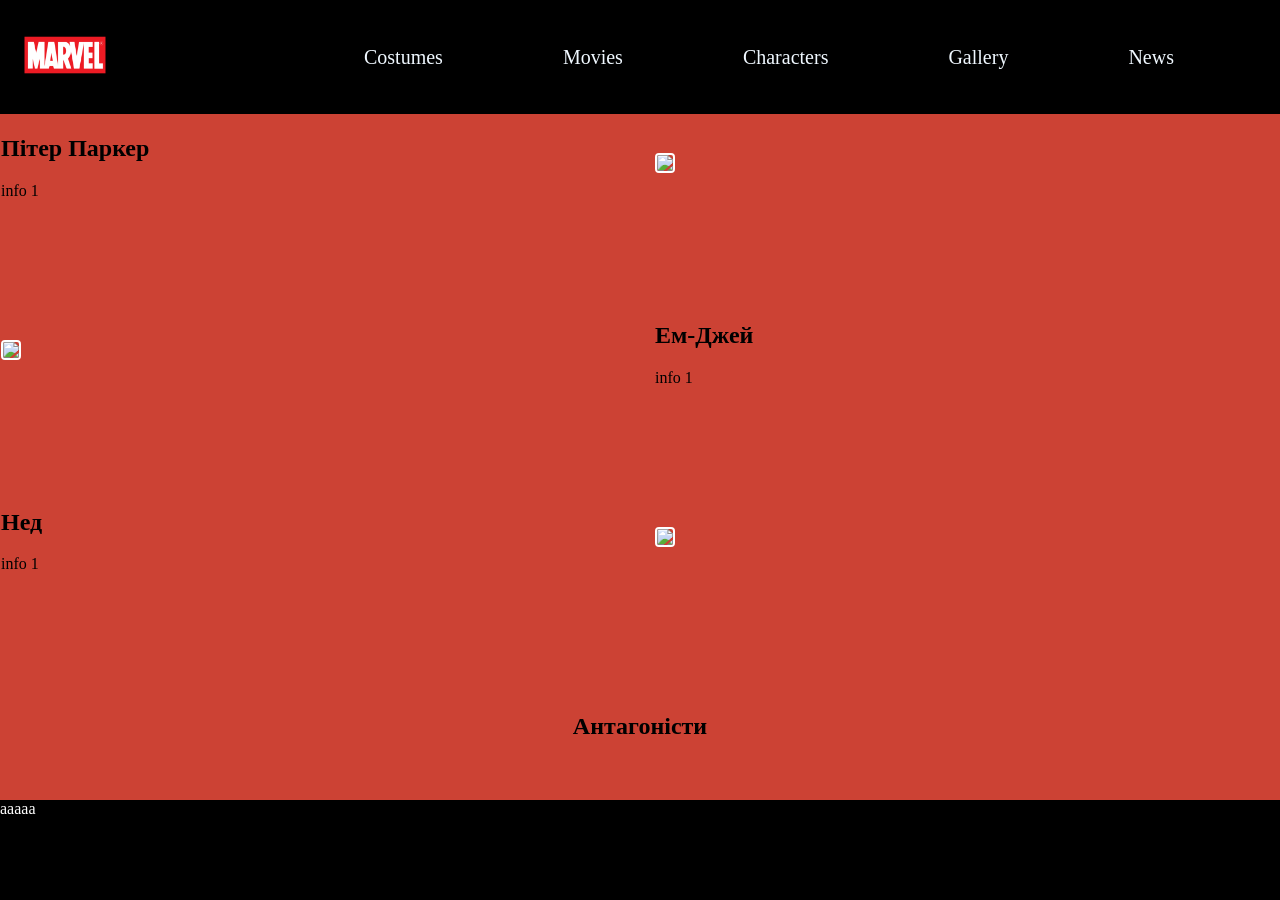
==== characters.html @ 1ba1bbcd "Add files via upload" ====
<!DOCTYPE html>
<html>
<head>
<title>Marvel</title>
<meta charset="UTF-8">
<meta name="viewport" content="width=device-width, initial-scale=1.0">
<link rel="stylesheet" href="style.css">
</head>
<body>
<header>
<a href="index.html"><img class="layout-block logo" src="marvel.png"></a>
<nav class="layout-block main">
    <a href="costumes.html">Costumes</a>
    <a href="movies.html">Movies</a>
    <a href="characters.html">Characters</a>
    <a href="gallery.html">Gallery</a>
    <a href="news.html">News</a>
    <a href="facts.html">Facts</a>
</nav>
</header>
<section class="layout-block main-sec">
<div class="char-row">
<div class="char-desc">
<h2>Пітер Паркер</h2>
<p>
info 1
</p>
</div>
<div class="char-img">
    <img src="#">
</div>
</div>
<br><br>
<div class="char-row">
<div class="char-img">
    <img src="#">
</div>
<div class="char-desc">
<h2>Ем-Джей</h2>
<p>
info 1
</p>
</div>
</div>
<br><br>
<div class="char-row">
<div class="char-desc">
<h2>Нед</h2>
<p>
info 1
</p>
</div>
<div class="char-img">
    <img src="#">
</div>
</div>
<br><br><br>
<h1>Антагоністи</h1>
</section>
<footer>
    aaaaa
</footer>
</body>
</html>
---- style.css ----
body {
    margin: 0;
    padding: 0;
    background-color: black;
    display: flex;
    flex-direction: column;
    min-height: 100vh;
}

header {
   display: flex; 
   padding: 10px 20px;
   background-color: black;
}

nav.main {
display: flex;
gap: 120px;
padding: 4px;
align-self: center;
margin-left: 250px;
font-size: 20px;

a {
    text-decoration: none;
}

a:active {
    color: aliceblue;
}

a:visited {
    color: aliceblue;
}

a:link {
    color: aliceblue;
}

a:hover {
    color: aliceblue;
}
}

img.logo {
    justify-content: space-between;
    margin: 0;
    padding: 3;
    height: 90px;
}

footer {
    height: 100px;
    background-color: black;
    color: white;
}

section.main-sec {
    flex: 1;
    background-color: #cc4234;
    min-height: 400px;
    padding: 1px;
}

.movie-row {
    display: flex;
    align-items: center;
    justify-content: space-between;
    margin-bottom: 50px;
    gap: 30px;
}

.movie-desc {
    flex: 1;
}

.movie-img {
    flex: 1;
}

.movie-img img {
    width: 100%;
    max-width: 500px;
    border: 2px solid white;
    border-radius: 4px;
}

.char-row {
    display: flex;
    align-items: center;
    justify-content: space-between;
    margin-bottom: 50px;
    gap: 30px;
}

.char-desc {
    flex: 1;
}

.char-img {
    flex: 1;
}

.char-img img {
    width: 100%;
    max-width: 500px;
    border: 2px solid white;
    border-radius: 4px;
}

.gall-slider {
    display: flex;
    align-items: center;
    justify-content: center;
    gap: 20px;
    height: 400px;
}

.gall-img {
    max-height: 100%;
    width: auto;
}

.gall-butt {
    max-width: 100px;
    max-height: 50px;
    background-color: white;
    border: none;
    font-weight: bold;
    cursor: pointer;
}

.news-item {
    border-left:5px solid black ;
    padding-left: 20px;
    margin-bottom: 40px;
    padding: 20px;

a {
    text-decoration: none;
}

a:active {
    color: black;
}

a:visited {
    color: black;
}

a:link {
    color: black;
}

a:hover {
    color: darkred;
}
}

.news-date {
    font-weight:bold;
    font-size: 0.8rem;
}

h1 {
    text-align: center;
}

p {
    text-align: justify;
}

hr {
    border-color: black;
}
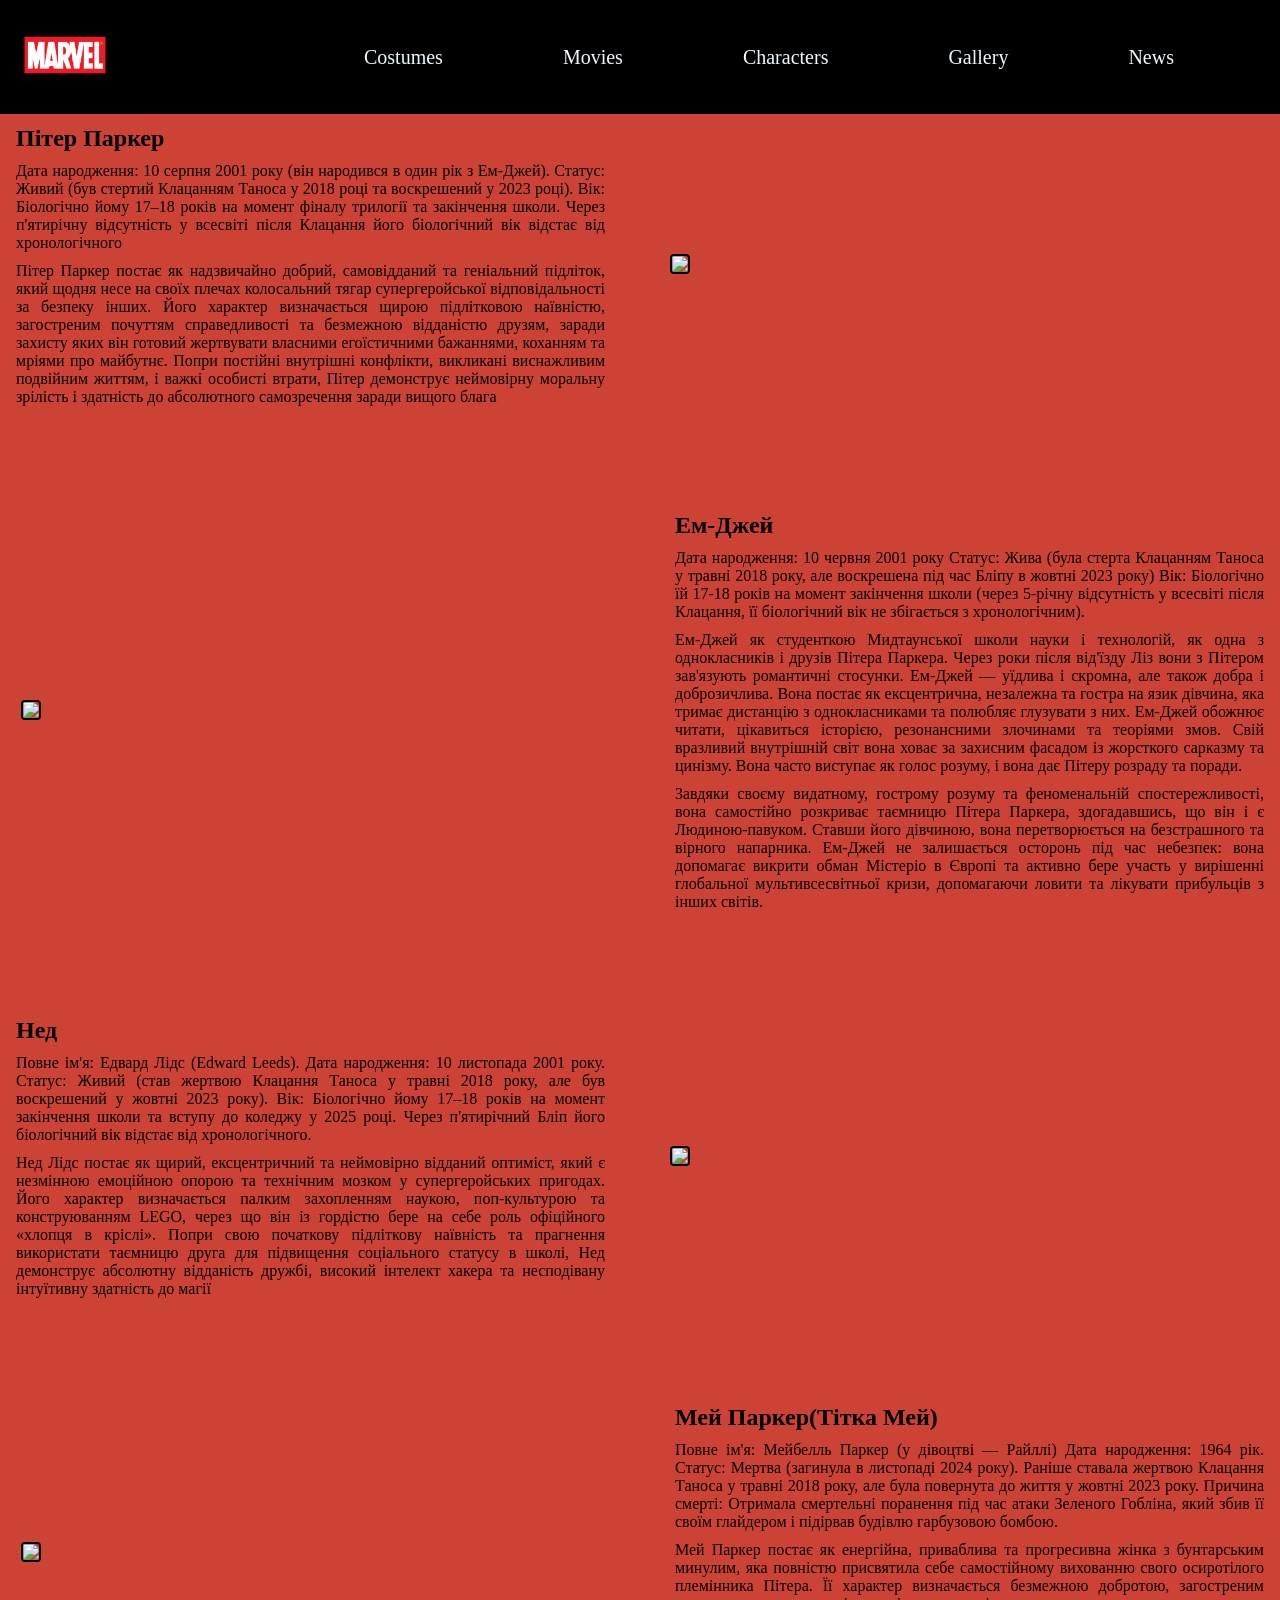
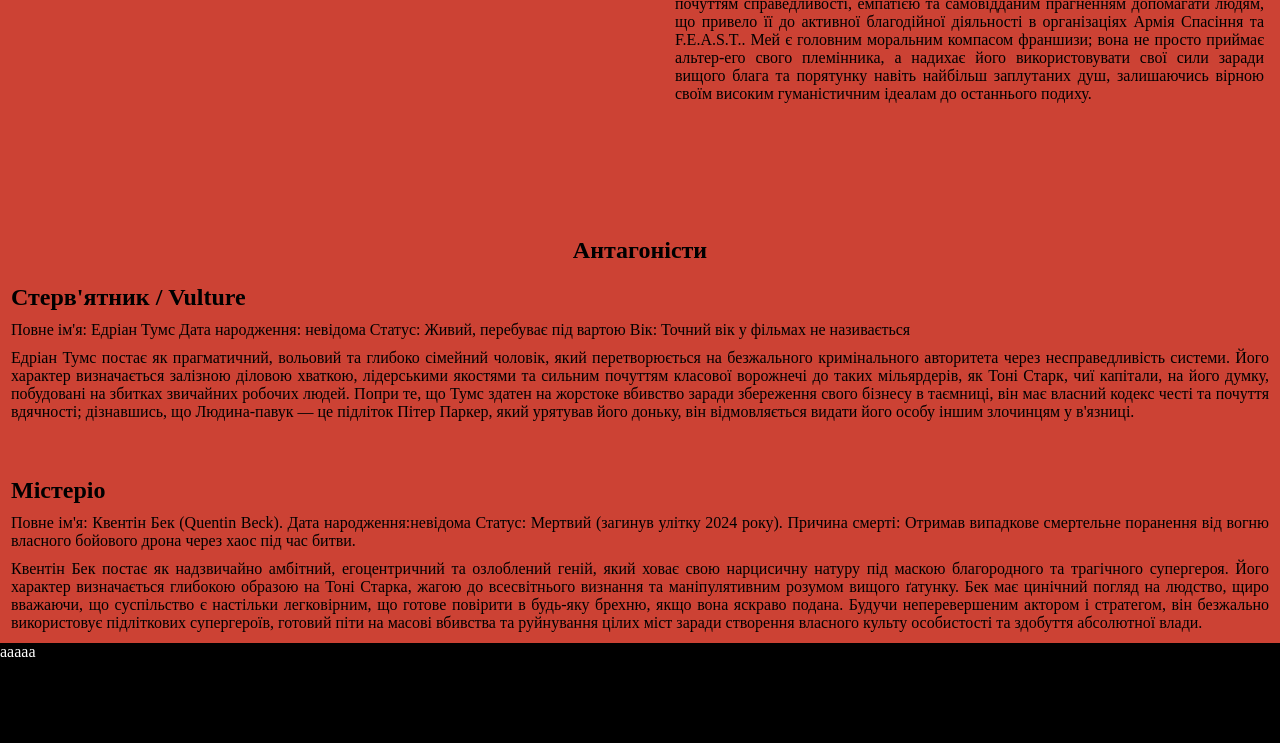
==== commit d460d6c8: "Add files via upload" ====
--- a/characters.html
+++ b/characters.html
@@ -23,22 +23,39 @@
 <div class="char-desc">
 <h2>Пітер Паркер</h2>
 <p>
-info 1
+Дата народження: 10 серпня 2001 року (він народився в один рік з Ем-Джей).
+
+Статус: Живий (був стертий Клацанням Таноса у 2018 році та воскрешений у 2023 році).
+
+Вік: Біологічно йому 17–18 років на момент фіналу трилогії та закінчення школи. Через п'ятирічну відсутність у всесвіті після Клацання його біологічний вік відстає від хронологічного
+</p>
+<p>
+Пітер Паркер постає як надзвичайно добрий, самовідданий та геніальний підліток, який щодня несе на своїх плечах колосальний тягар супергеройської відповідальності за безпеку інших. Його характер визначається щирою підлітковою наївністю, загостреним почуттям справедливості та безмежною відданістю друзям, заради захисту яких він готовий жертвувати власними егоїстичними бажаннями, коханням та мріями про майбутнє. Попри постійні внутрішні конфлікти, викликані виснажливим подвійним життям, і важкі особисті втрати, Пітер демонструє неймовірну моральну зрілість і здатність до абсолютного самозречення заради вищого блага
 </p>
 </div>
 <div class="char-img">
-    <img src="#">
+    <img src="peter.jpg">
 </div>
 </div>
 <br><br>
 <div class="char-row">
 <div class="char-img">
-    <img src="#">
+    <img src="MJ.jpeg">
 </div>
 <div class="char-desc">
 <h2>Ем-Джей</h2>
 <p>
-info 1
+Дата народження: 10 червня 2001 року
+
+Статус: Жива (була стерта Клацанням Таноса у травні 2018 року, але воскрешена під час Бліпу в жовтні 2023 року)
+
+Вік: Біологічно їй 17-18 років на момент закінчення школи (через 5-річну відсутність у всесвіті після Клацання, її біологічний вік не збігається з хронологічним).
+</p>
+<p>
+Ем-Джей як студенткою Мидтаунської школи науки і технологій, як одна з однокласників і друзів Пітера Паркера. Через роки після від'їзду Ліз вони з Пітером зав'язують романтичні стосунки. Ем-Джей — уїдлива і скромна, але також добра і доброзичлива. Вона постає як ексцентрична, незалежна та гостра на язик дівчина, яка тримає дистанцію з однокласниками та полюбляє глузувати з них. Ем-Джей обожнює читати, цікавиться історією, резонансними злочинами та теоріями змов. Свій вразливий внутрішній світ вона ховає за захисним фасадом із жорсткого сарказму та цинізму. Вона часто виступає як голос розуму, і вона дає Пітеру розраду та поради.
+</p>
+<p>
+Завдяки своєму видатному, гострому розуму та феноменальній спостережливості, вона самостійно розкриває таємницю Пітера Паркера, здогадавшись, що він і є Людиною-павуком. Ставши його дівчиною, вона перетворюється на безстрашного та вірного напарника. Ем-Джей не залишається осторонь під час небезпек: вона допомагає викрити обман Містеріо в Європі та активно бере участь у вирішенні глобальної мультивсесвітньої кризи, допомагаючи ловити та лікувати прибульців з інших світів.
 </p>
 </div>
 </div>
@@ -47,15 +64,72 @@
 <div class="char-desc">
 <h2>Нед</h2>
 <p>
-info 1
+Повне ім'я: Едвард Лідс (Edward Leeds).
+
+Дата народження: 10 листопада 2001 року.
+
+Статус: Живий (став жертвою Клацання Таноса у травні 2018 року, але був воскрешений у жовтні 2023 року).
+
+Вік: Біологічно йому 17–18 років на момент закінчення школи та вступу до коледжу у 2025 році. Через п'ятирічний Бліп його біологічний вік відстає від хронологічного.
+</p>
+<p>
+Нед Лідс постає як щирий, ексцентричний та неймовірно відданий оптиміст, який є незмінною емоційною опорою та технічним мозком у супергеройських пригодах. Його характер визначається палким захопленням наукою, поп-культурою та конструюванням LEGO, через що він із гордістю бере на себе роль офіційного «хлопця в кріслі». Попри свою початкову підліткову наївність та прагнення використати таємницю друга для підвищення соціального статусу в школі, Нед демонструє абсолютну відданість дружбі, високий інтелект хакера та несподівану інтуїтивну здатність до магії
 </p>
 </div>
 <div class="char-img">
-    <img src="#">
+    <img src="Ned.webp">
+</div>
+</div>
+<br><br>
+<div class="char-row">
+<div class="char-img">
+    <img src="May_Parker.webp">
+</div>
+<div class="char-desc">
+<h2>Мей Паркер(Тітка Мей)</h2>
+<p>
+Повне ім'я: Мейбелль Паркер (у дівоцтві — Райллі)
+
+Дата народження: 1964 рік.
+
+Статус: Мертва (загинула в листопаді 2024 року). Раніше ставала жертвою Клацання Таноса у травні 2018 року, але була повернута до життя у жовтні 2023 року.
+
+Причина смерті: Отримала смертельні поранення під час атаки Зеленого Гобліна, який збив її своїм глайдером і підірвав будівлю гарбузовою бомбою.
+</p>
+<p>
+Мей Паркер постає як енергійна, приваблива та прогресивна жінка з бунтарським минулим, яка повністю присвятила себе самостійному вихованню свого осиротілого племінника Пітера. Її характер визначається безмежною добротою, загостреним почуттям справедливості, емпатією та самовідданим прагненням допомагати людям, що привело її до активної благодійної діяльності в організаціях Армія Спасіння та F.E.A.S.T.. Мей є головним моральним компасом франшизи; вона не просто приймає альтер-его свого племінника, а надихає його використовувати свої сили заради вищого блага та порятунку навіть найбільш заплутаних душ, залишаючись вірною своїм високим гуманістичним ідеалам до останнього подиху.
+</p>
 </div>
 </div>
 <br><br><br>
 <h1>Антагоністи</h1>
+<h2>Стерв'ятник / Vulture</h2>
+<p>
+Повне ім'я: Едріан Тумс
+
+Дата народження: невідома
+
+Статус: Живий, перебуває під вартою
+
+Вік: Точний вік у фільмах не називається
+</p>
+<p>
+Едріан Тумс постає як прагматичний, вольовий та глибоко сімейний чоловік, який перетворюється на безжального кримінального авторитета через несправедливість системи. Його характер визначається залізною діловою хваткою, лідерськими якостями та сильним почуттям класової ворожнечі до таких мільярдерів, як Тоні Старк, чиї капітали, на його думку, побудовані на збитках звичайних робочих людей. Попри те, що Тумс здатен на жорстоке вбивство заради збереження свого бізнесу в таємниці, він має власний кодекс честі та почуття вдячності; дізнавшись, що Людина-павук — це підліток Пітер Паркер, який урятував його доньку, він відмовляється видати його особу іншим злочинцям у в'язниці.
+</p>
+<br><br>
+<h2>Містеріо</h2>
+<p>
+Повне ім'я: Квентін Бек (Quentin Beck).
+
+Дата народження:невідома
+
+Статус: Мертвий (загинув улітку 2024 року).
+
+Причина смерті: Отримав випадкове смертельне поранення від вогню власного бойового дрона через хаос під час битви.
+</p>
+<p>
+Квентін Бек постає як надзвичайно амбітний, егоцентричний та озлоблений геній, який ховає свою нарцисичну натуру під маскою благородного та трагічного супергероя. Його характер визначається глибокою образою на Тоні Старка, жагою до всесвітнього визнання та маніпулятивним розумом вищого ґатунку. Бек має цинічний погляд на людство, щиро вважаючи, що суспільство є настільки легковірним, що готове повірити в будь-яку брехню, якщо вона яскраво подана. Будучи неперевершеним актором і стратегом, він безжально використовує підліткових супергероїв, готовий піти на масові вбивства та руйнування цілих міст заради створення власного культу особистості та здобуття абсолютної влади.
+</p>
 </section>
 <footer>
     aaaaa
--- a/style.css
+++ b/style.css
@@ -80,8 +80,8 @@
 
 .movie-img img {
     width: 100%;
-    max-width: 500px;
-    border: 2px solid white;
+    max-width: 400px;
+    border: 2px solid black;
     border-radius: 4px;
 }
 
@@ -95,16 +95,19 @@
 
 .char-desc {
     flex: 1;
+    padding-left: 5px;
+    padding-right: 5px ;
 }
 
 .char-img {
     flex: 1;
+    padding-left: 20px;
 }
 
 .char-img img {
     width: 100%;
-    max-width: 500px;
-    border: 2px solid white;
+    max-width: 400px;
+    border: 2px solid black;
     border-radius: 4px;
 }
 
@@ -166,8 +169,13 @@
     text-align: center;
 }
 
+h2 {
+    margin: 10px;
+}
+
 p {
     text-align: justify;
+    margin: 10px;
 }
 
 hr {
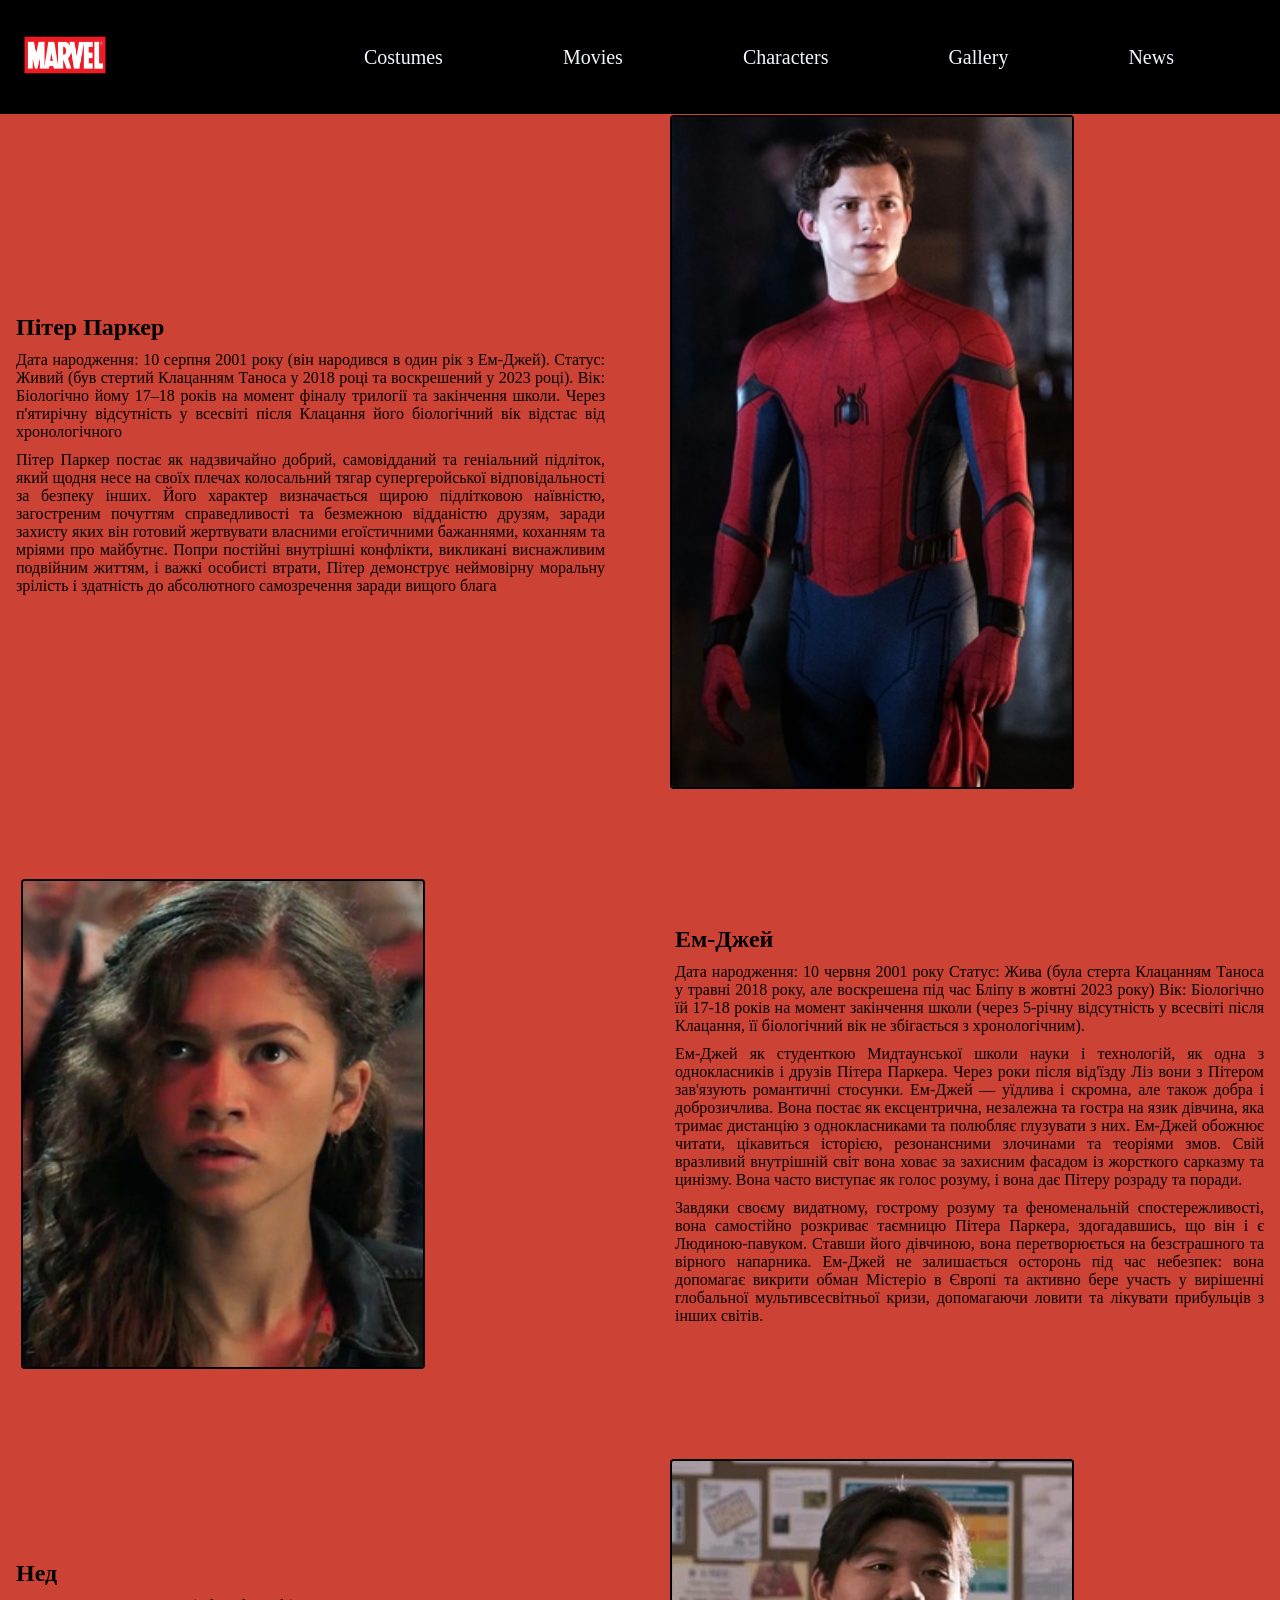
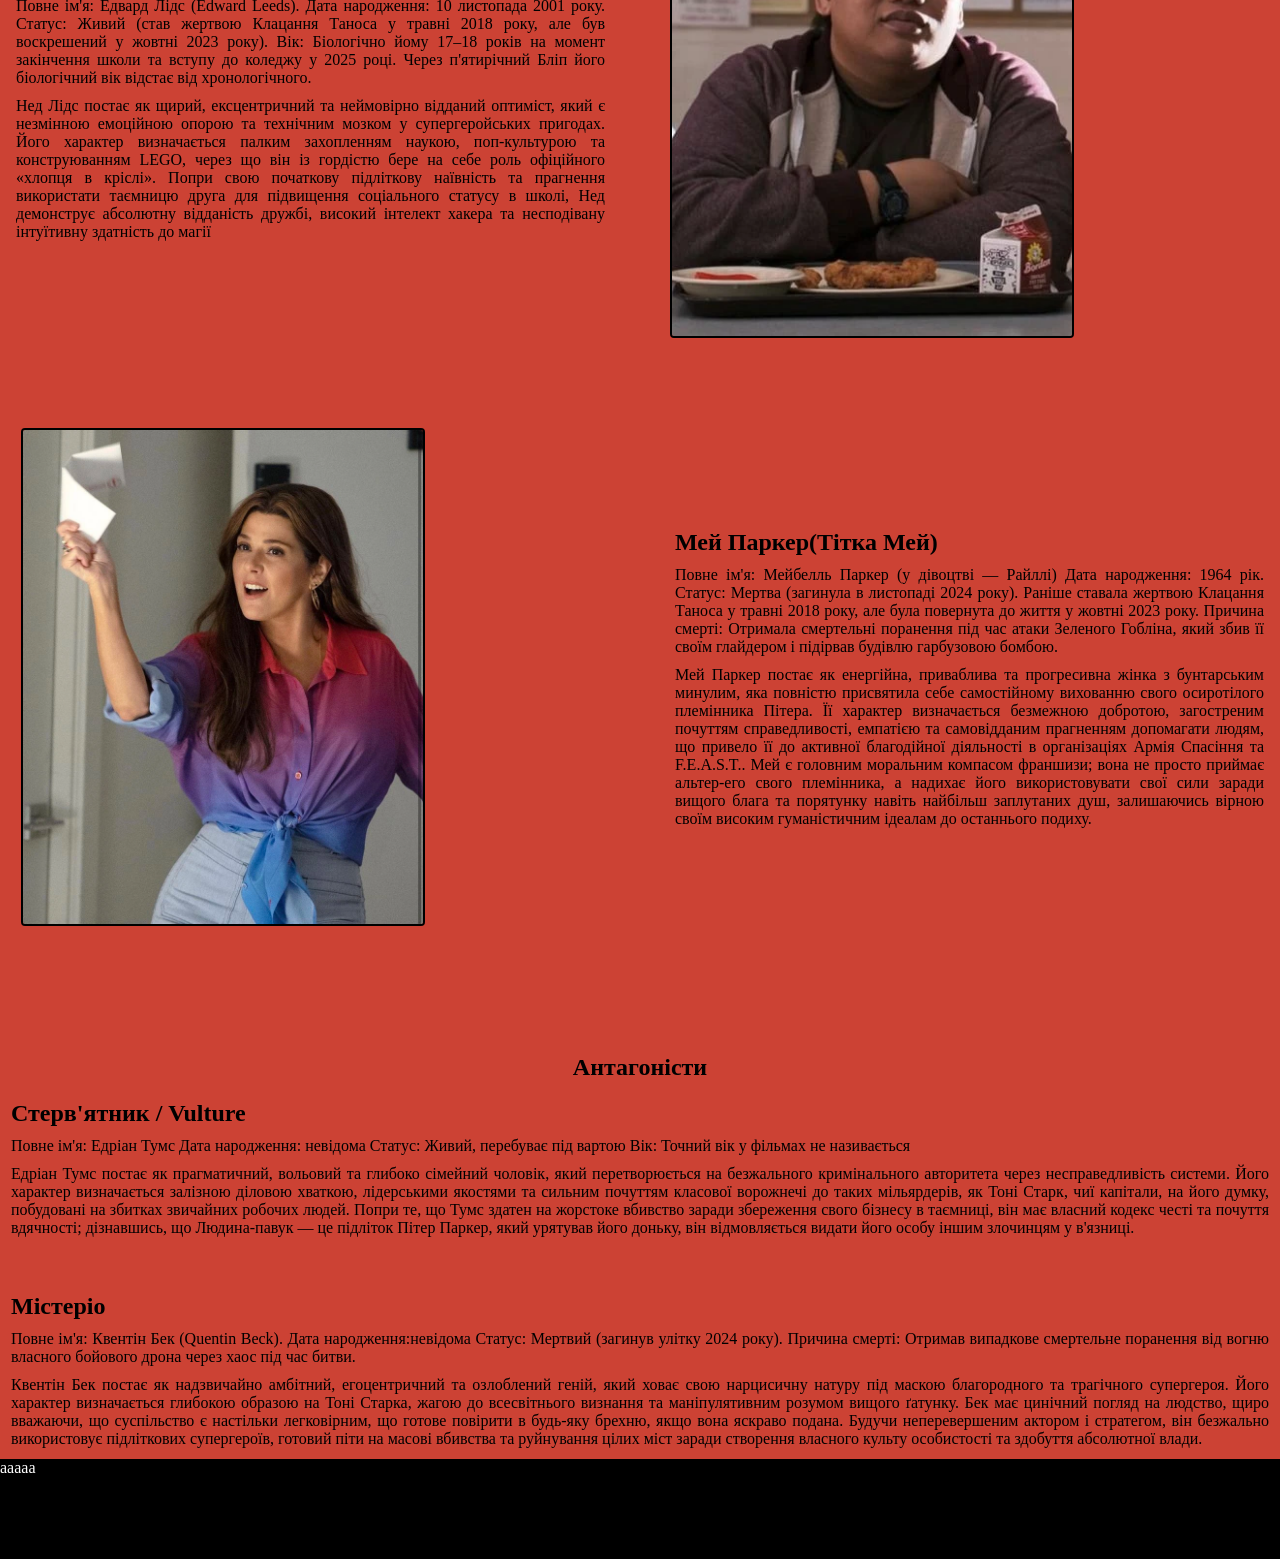
==== commit 84d89704: "Add files via upload" ====
--- a/characters.html
+++ b/characters.html
@@ -34,13 +34,13 @@
 </p>
 </div>
 <div class="char-img">
-    <img src="peter.jpg">
+    <img src="characters/peter.jpg">
 </div>
 </div>
 <br><br>
 <div class="char-row">
 <div class="char-img">
-    <img src="MJ.jpeg">
+    <img src="characters/MJ.jpeg">
 </div>
 <div class="char-desc">
 <h2>Ем-Джей</h2>
@@ -77,13 +77,13 @@
 </p>
 </div>
 <div class="char-img">
-    <img src="Ned.webp">
+    <img src="characters/Ned.webp">
 </div>
 </div>
 <br><br>
 <div class="char-row">
 <div class="char-img">
-    <img src="May_Parker.webp">
+    <img src="characters/May_Parker.webp">
 </div>
 <div class="char-desc">
 <h2>Мей Паркер(Тітка Мей)</h2>
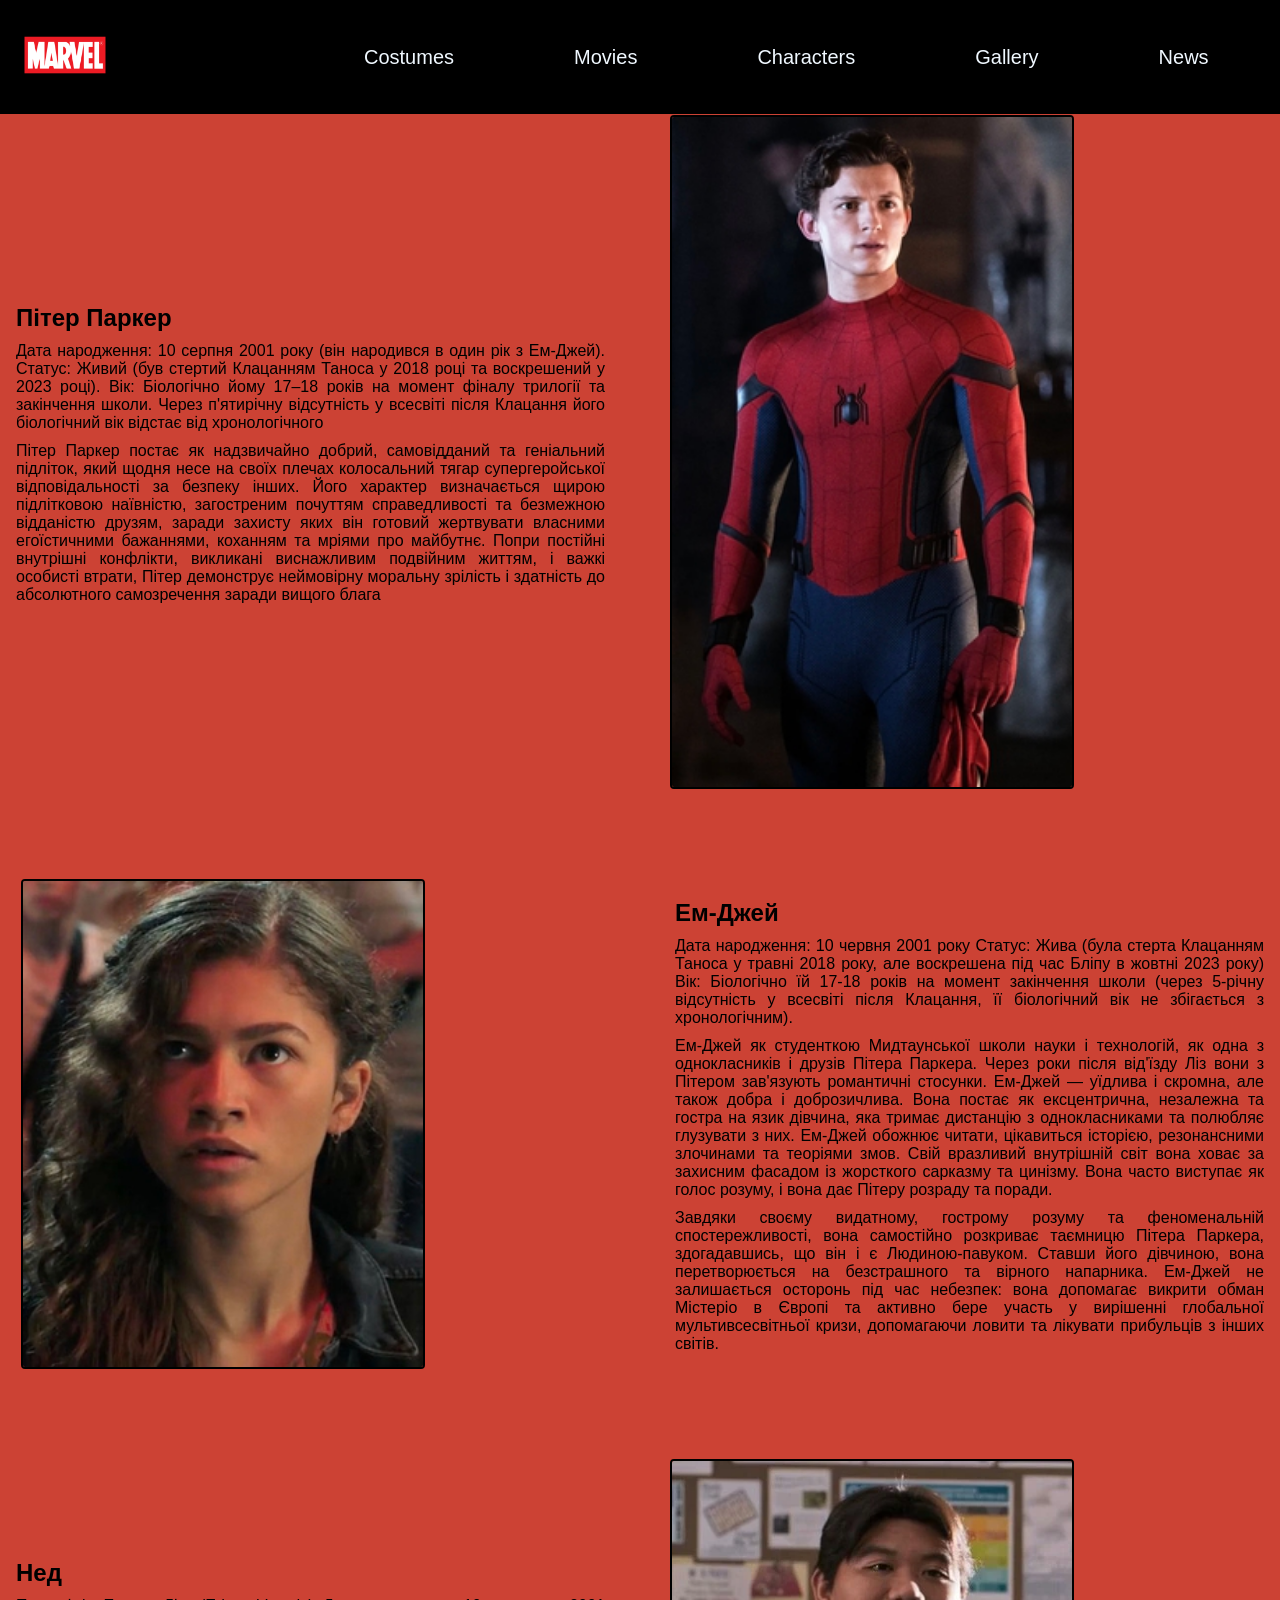
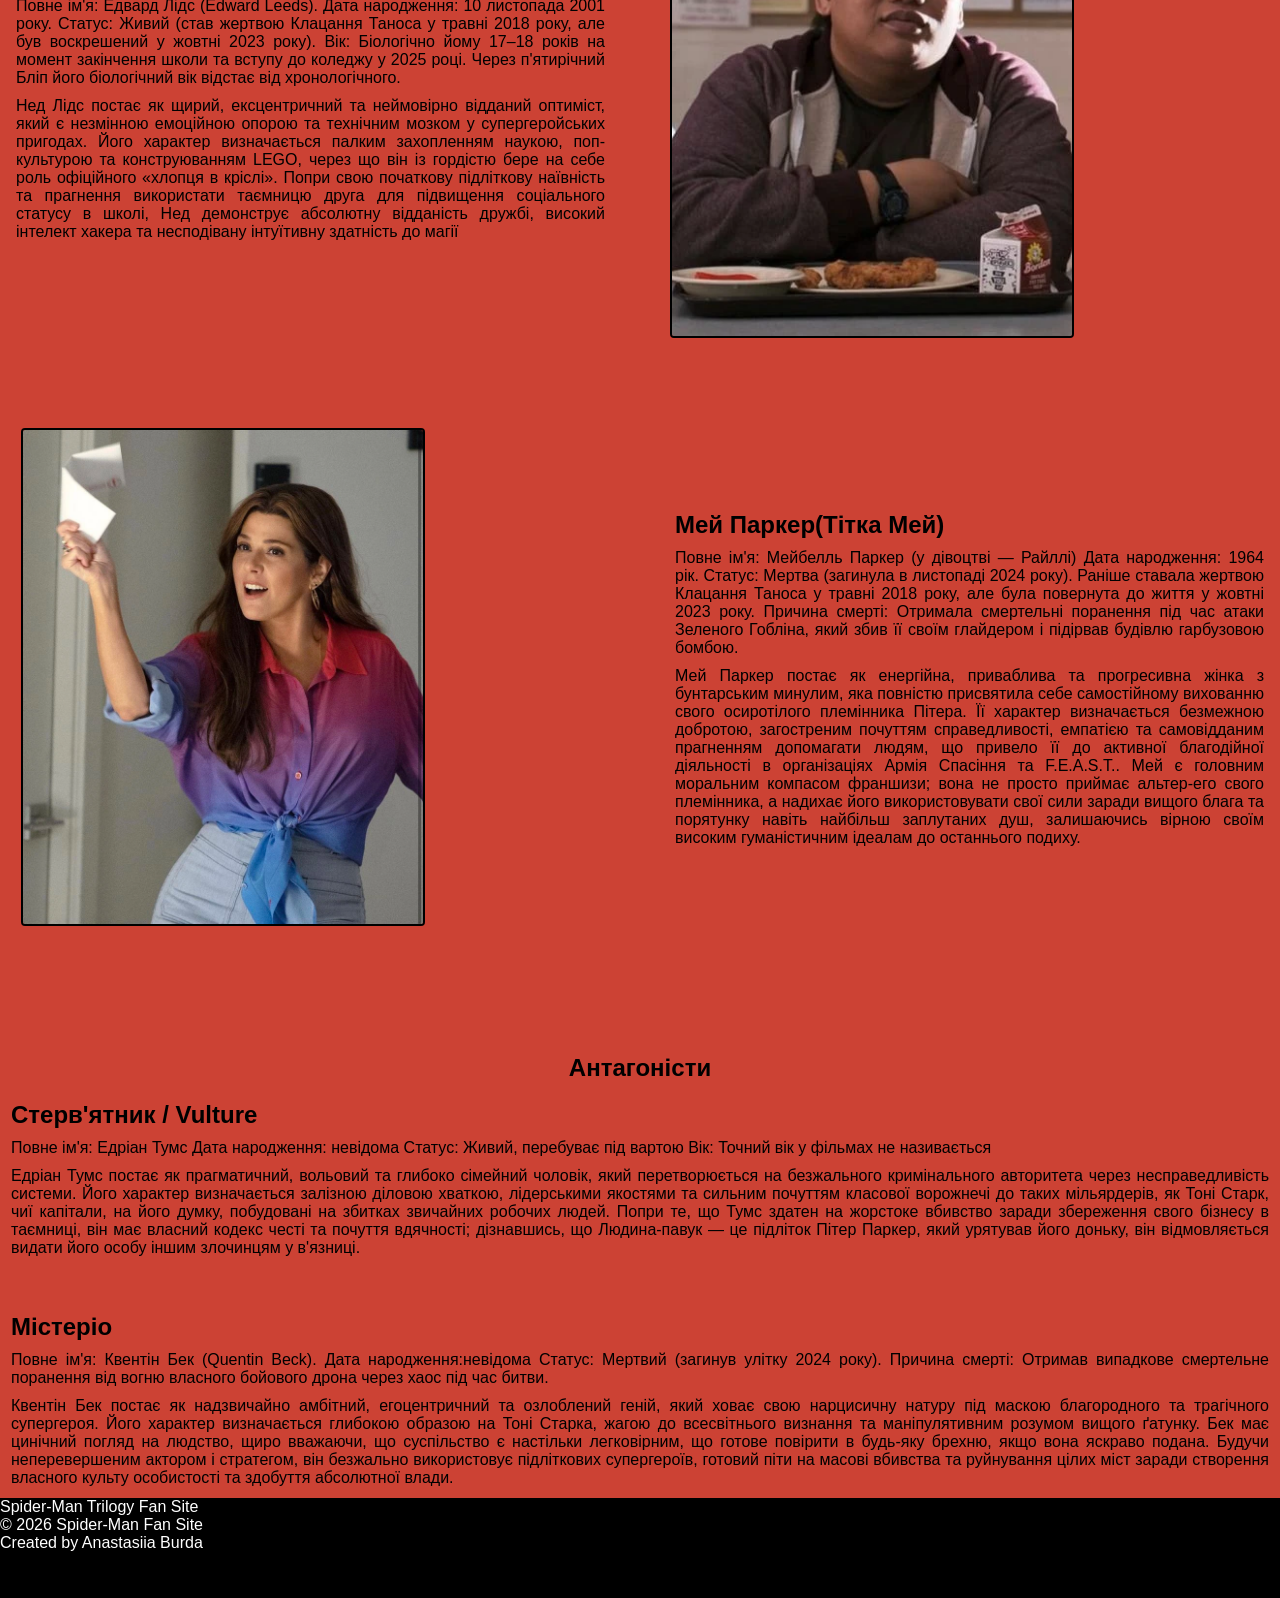
==== commit b25e8f26: "Add files via upload" ====
--- a/characters.html
+++ b/characters.html
@@ -132,7 +132,9 @@
 </p>
 </section>
 <footer>
-    aaaaa
+    <div>Spider-Man Trilogy Fan Site</div>
+   <div> © 2026 Spider-Man Fan Site</div>
+    <div>Created by Anastasiia Burda</div>
 </footer>
 </body>
 </html>
--- a/style.css
+++ b/style.css
@@ -5,6 +5,7 @@
     display: flex;
     flex-direction: column;
     min-height: 100vh;
+    font-family: Arial, Helvetica, sans-serif;
 }
 
 header {
